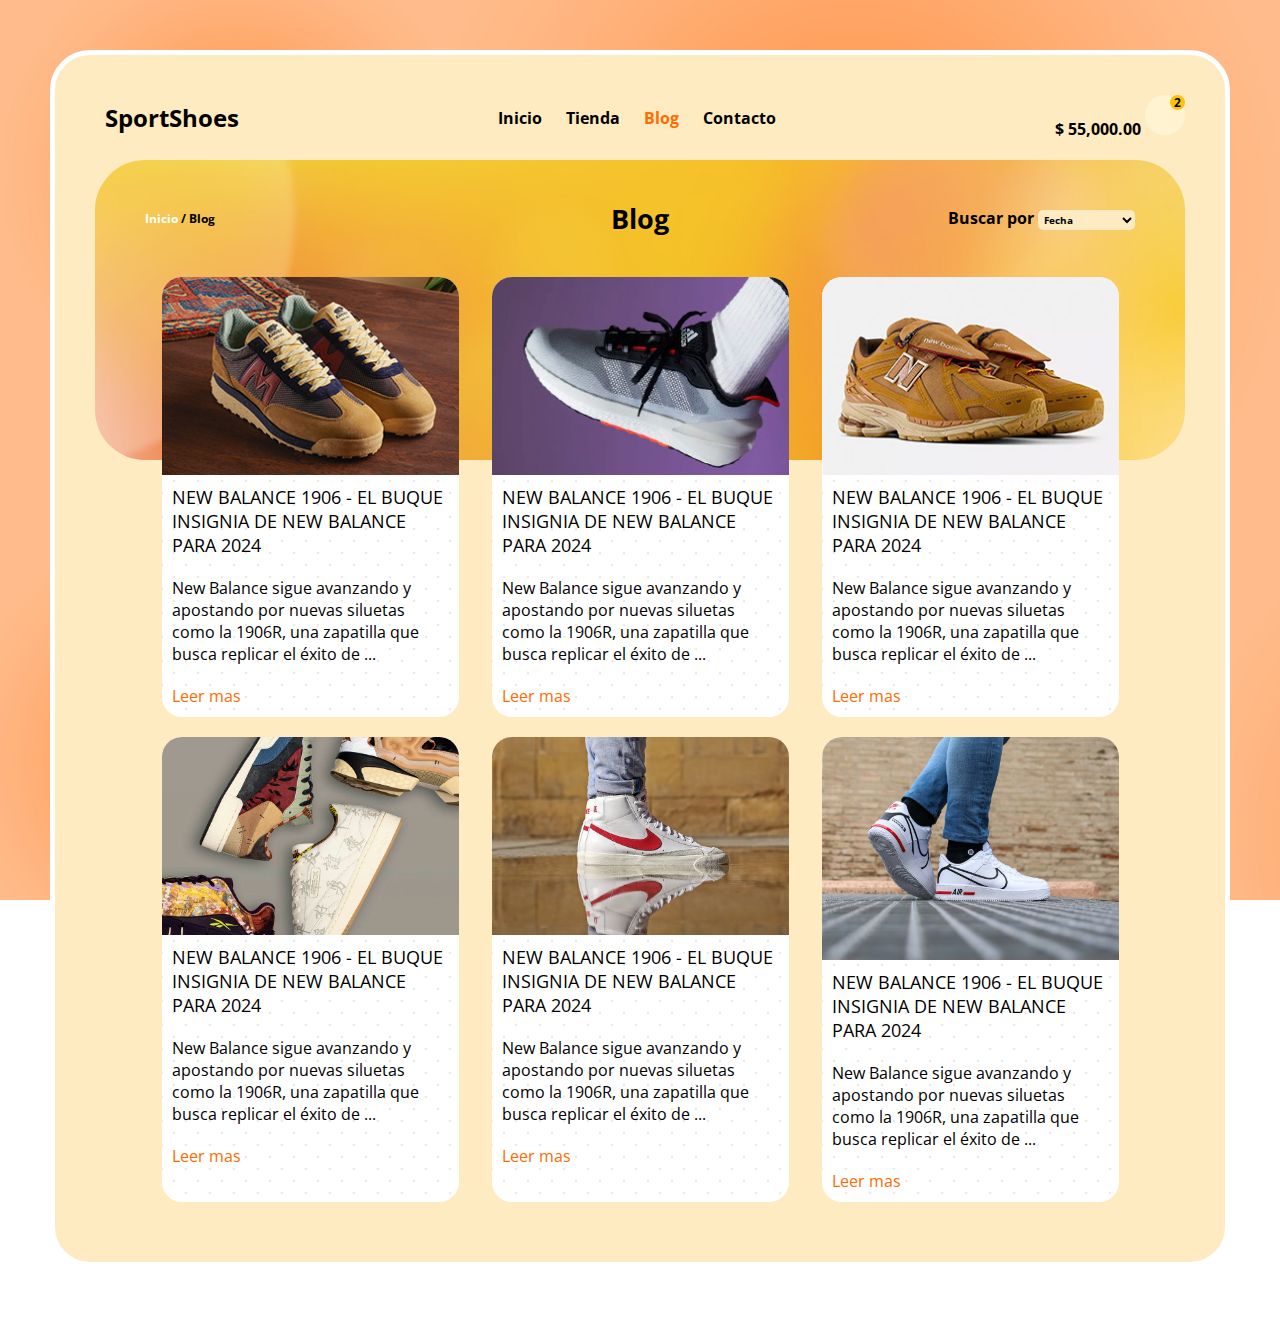
==== blog.html @ 17be70e5 "UPDATE" ====
<!DOCTYPE html>
<html lang="es">
<head>
    <meta charset="UTF-8">
    <meta name="viewport" content="width=device-width, initial-scale=1.0">
    <link rel="stylesheet" href="https://cdnjs.cloudflare.com/ajax/libs/font-awesome/6.4.2/css/all.min.css" integrity="sha512-z3gLpd7yknf1YoNbCzqRKc4qyor8gaKU1qmn+CShxbuBusANI9QpRohGBreCFkKxLhei6S9CQXFEbbKuqLg0DA==" crossorigin="anonymous" referrerpolicy="no-referrer" />
    <link rel="stylesheet" href="estilo.css">
    <title>SportShoes</title>
</head>
<body>
    <div class="contenedor">
        <header>
            <div class="logo-titulo">
                <a href="index.html">
                    <i class="fa-regular fa-circle-dot"></i>
                    <h1>SportShoes</h1>
                </a>
            </div>
            <nav id="nav">
                <a href="index.html">Inicio</a>
                <a href="tienda.html">Tienda</a>
                <a href="blog.html" class="selected">Blog</a>
                <a href="contacto.html">Contacto</a>
                <span id="close-responsive">
                    <i class="fa-solid fa-xmark"></i>
                </span>
            </nav>
            <div id="nav-responsive">
                <i class="fa-solid fa-bars"></i>
            </div>
            <div class="carrito">
                <span class="total-compra">$ 55,000.00</span>
                <a href="carrito.html">
                    <span class="icono-carrito">
                        <i class="fa-solid fa-bag-shopping"></i>
                        <div class="total-item-carrito">
                            2
                        </div>
                    </span>
                </a>
            </div>
        </header>

        <section class="contenedor-seccion">
            <div class="fondo-seccion"></div>
            <div class="header-seccion">
                <div class="col">
                    <strong><span class="link-blanco">Inicio</span> / Blog</strong>
                </div>
                <div class="centro">
                    <h2>Blog</h2>
                </div>
                <div class="col busqueda">
                    <strong>Buscar por</strong> 
                    <select name="" id="">
                        <option value="">Fecha</option>
                        <option value="">Mas leidos</option>
                        <option value="">Mas Populares</option>
                    </select>
                </div>
            </div>

            <section id="blog" class="blog">
                <div class="fila">
                    <div class="col fondo-dots">
                        <div class="contenedor-img-metadatos">
                            <img src="img/blog1.png" alt="">
                            <div class="metadatos" >
                                <span class="like">
                                    <i class="fa-solid fa-thumbs-up"></i>800</span>
                                <span class="like"><i class="fa-solid fa-eye"></i>1,200</span>
                                <span class="cart"><i class="fa-solid fa-calendar-days"></i>3/12/2024</span>
                            </div>
                        </div>
                        
                        <div class="contenido">

                            <h2>NEW BALANCE 1906 - EL BUQUE INSIGNIA DE NEW BALANCE PARA 2024</h2>
                            <p>New Balance sigue avanzando y apostando por nuevas siluetas como la 1906R, una zapatilla que busca replicar el éxito de ...</p>
                            <a href="#" class="btn-blog">Leer mas</a>
                        </div>
                        
                    </div>
                    <div class="col fondo-dots">
                        <div class="contenedor-img-metadatos">
                            <img src="img/blog2.jpeg" alt="">
                            <div class="metadatos" >
                                <span class="like">
                                    <i class="fa-solid fa-thumbs-up"></i>700</span>
                                <span class="like"><i class="fa-solid fa-eye"></i>200</span>
                                <span class="cart"><i class="fa-solid fa-calendar-days"></i>5/11/2024</span>
                            </div>
                        </div>
                        
                        <div class="contenido">

                            <h2>NEW BALANCE 1906 - EL BUQUE INSIGNIA DE NEW BALANCE PARA 2024</h2>
                            <p>New Balance sigue avanzando y apostando por nuevas siluetas como la 1906R, una zapatilla que busca replicar el éxito de ...</p>
                            <a href="#" class="btn-blog">Leer mas</a>
                        </div>
                        
                    </div>
                    <div class="col fondo-dots">
                        <div class="contenedor-img-metadatos">
                            <img src="img/blog3.jpeg" alt="">
                            <div class="metadatos" >
                                <span class="like">
                                    <i class="fa-solid fa-thumbs-up"></i>600</span>
                                <span class="like"><i class="fa-solid fa-eye"></i>800</span>
                                <span class="cart"><i class="fa-solid fa-calendar-days"></i>05/09/2024</span>
                            </div>
                        </div>
                        
                        <div class="contenido">

                            <h2>NEW BALANCE 1906 - EL BUQUE INSIGNIA DE NEW BALANCE PARA 2024</h2>
                            <p>New Balance sigue avanzando y apostando por nuevas siluetas como la 1906R, una zapatilla que busca replicar el éxito de ...</p>
                            <a href="#" class="btn-blog">Leer mas</a>
                        </div>
                        
                    </div>
                </div>
                <div class="fila">
                    <div class="col fondo-dots">
                        <div class="contenedor-img-metadatos">
                            <img src="img/blog4.png" alt="">
                            <div class="metadatos" >
                                <span class="like">
                                    <i class="fa-solid fa-thumbs-up"></i>800</span>
                                <span class="like"><i class="fa-solid fa-eye"></i>1,200</span>
                                <span class="cart"><i class="fa-solid fa-calendar-days"></i>3/12/2024</span>
                            </div>
                        </div>
                        
                        <div class="contenido">

                            <h2>NEW BALANCE 1906 - EL BUQUE INSIGNIA DE NEW BALANCE PARA 2024</h2>
                            <p>New Balance sigue avanzando y apostando por nuevas siluetas como la 1906R, una zapatilla que busca replicar el éxito de ...</p>
                            <a href="#" class="btn-blog">Leer mas</a>
                        </div>
                        
                    </div>
                    <div class="col fondo-dots">
                        <div class="contenedor-img-metadatos">
                            <img src="img/blog5.png" alt="">
                            <div class="metadatos" >
                                <span class="like">
                                    <i class="fa-solid fa-thumbs-up"></i>700</span>
                                <span class="like"><i class="fa-solid fa-eye"></i>200</span>
                                <span class="cart"><i class="fa-solid fa-calendar-days"></i>5/11/2024</span>
                            </div>
                        </div>
                        
                        <div class="contenido">

                            <h2>NEW BALANCE 1906 - EL BUQUE INSIGNIA DE NEW BALANCE PARA 2024</h2>
                            <p>New Balance sigue avanzando y apostando por nuevas siluetas como la 1906R, una zapatilla que busca replicar el éxito de ...</p>
                            <a href="#" class="btn-blog">Leer mas</a>
                        </div>
                        
                    </div>
                    <div class="col fondo-dots">
                        <div class="contenedor-img-metadatos">
                            <img src="img/blog6.png" alt="">
                            <div class="metadatos" >
                                <span class="like">
                                    <i class="fa-solid fa-thumbs-up"></i>600</span>
                                <span class="like"><i class="fa-solid fa-eye"></i>800</span>
                                <span class="cart"><i class="fa-solid fa-calendar-days"></i>05/09/2024</span>
                            </div>
                        </div>
                        
                        <div class="contenido">

                            <h2>NEW BALANCE 1906 - EL BUQUE INSIGNIA DE NEW BALANCE PARA 2024</h2>
                            <p>New Balance sigue avanzando y apostando por nuevas siluetas como la 1906R, una zapatilla que busca replicar el éxito de ...</p>
                            <a href="#" class="btn-blog">Leer mas</a>
                        </div>
                        
                    </div>
                </div>


            </section>
        </section>
    </div>

    <script src="script.js"></script>
</body>
</html>
---- estilo.css ----
@import url('https://fonts.googleapis.com/css2?family=Open+Sans:ital,wght@0,300;0,400;0,500;0,600;0,700;0,800;1,300;1,400;1,500;1,600;1,700;1,800&display=swap');
@import url('https://fonts.googleapis.com/css2?family=DM+Serif+Display&display=swap');
*{
    margin: 0;
    padding: 0;
    box-sizing: border-box;
    font-family: 'Open Sans';
}
body{
    background: url("img/fondo.jpg");
    background-size: cover;
    background-attachment: fixed;
    padding: 50px;
}
.contenedor{
    background-color: #ffebc1;
    max-width: 1200px;
    margin: auto;
    padding: 40px;
    border-radius: 40px;
    border: 5px solid #fff;
}
/* Enabezado Principal */
.contenedor header{
    display: flex;
    justify-content:space-between;
    align-items: center;
}
.contenedor header .logo-titulo a{
    text-decoration: none;
    color: #000;
    display: flex;
    align-items: center;
}
.contenedor header .logo-titulo i{
    background-color: #fff3d2;
    font-size: 20px;
    margin-right: 10px;
}
.contenedor header .logo-titulo h1{
    font-size: 24px;
}
.contenedor header nav a{
    text-decoration: none;
    color: #000;
    font-weight: bold;
    padding: 0 10px;
}
.contenedor header nav a:hover{
    color: #ff6b01;
}
.contenedor header nav .selected{
    color: #ff6b01;
}
.contenedor header .carrito{
    font-weight: bold;
    text-align: right;
    width: 150px;
}
.contenedor header .carrito a{
    text-decoration: none;
    color: #000;
}
.contenedor header .carrito .icono-carrito{
    display: inline-block;
    background-color: #fff3d2;
    width: 40px;
    height: 40px;
    border-radius: 50%;
    font-size: 12px;
    text-align: center;
    line-height: 40px;
    position: relative;
}
.contenedor header .carrito .icono-carrito:hover{
    background-color:#fdc20c;
}
.contenedor header .carrito .total-item-carrito{
    position: absolute;
    background-color:#fdc20c;
    width: 15px;
    height: 15px;
    border-radius: 50%;
    top: 0;
    right: 0;
    line-height: 15px;
}

.contenedor-seccion{
    position: relative;
}
.contenedor-seccion .fondo-seccion{
    position: absolute;
    top: 0;
    left: 0;
    background: url(img/fondo-shoes.jpg);
    background-size: cover;
    width: 100%;
    height: 300px;
    border-radius: 50px;
}

/* Sección Inicio */
.contenedor-seccion .inicio{
    position: relative;
    display: flex;
    align-items: center;
    justify-content: space-around;
    height: 300px;
    text-align: center;
    margin-top: 20px;
    margin-bottom: 30px;
}
.contenedor-seccion .inicio .col{
    width: 50%;
}
.contenedor-seccion .inicio .col .titulo-inicio{
   line-height: 40px;
   font-size: 30px;
   color: #444;
   margin-bottom: 15px;
}
.contenedor-seccion .inicio .col .buscador{
    width: 80%;
    margin: auto;
    background-color: #fff;
    display: flex;
    align-items: center;
    border-radius: 30px;
    overflow: hidden;
}
.contenedor-seccion .inicio .col .buscador input{
    width: 100%;
    border: none;
    display: inline-block;
    padding: 10px;
    outline: none;
 }
 .contenedor-seccion .inicio .col .buscador span{
    width: 50px;
    height: 40px;
    line-height: 40px;
    cursor: pointer;
    cursor: pointer;
 }
 .contenedor-seccion .inicio .col .buscador span i{
    padding-right: 10px;
 }
 .contenedor-seccion .inicio .col .buscador span:hover{
    background-color:#ccc;
 }

.contenedor-seccion .inicio .col .contenedor-img{
    width: 220px;
    height: 220px;
    margin: auto;
    background:rgba(255,255,255,.7);
    border-radius: 50%;
}
.contenedor-seccion .inicio .col .contenedor-img img{
    width: 120%;
}


/* Encabezado Sección */
.header-seccion{
    position: relative;
    font-size: 12px;
    display: flex;
    justify-content: space-between;
    align-items: center;
    margin-top: 20px;
    padding: 40px 50px;
}

.header-seccion .col{
    width: 30%;
}
.header-seccion .link-blanco{
    color: #fff;
}

.header-seccion .busqueda{
    text-align: right;
    font-size: 16px;
}
.header-seccion .busqueda a{
    display: inline-block;
    width: 30px;
    height: 30px;
    border-radius: 50%;
    line-height: 30px;
    color: #000;
    text-decoration: none;
    margin-left: 15px;
    text-align: center;
    transition: .3s;
}
.header-seccion .busqueda a:hover{
    background-color: #fdc10e;
}
.header-seccion .busqueda select{
    font-size: 10px;
    background-color: #ffebc1;
    border: none;
    padding: 2px;
    font-weight: bold;
    border-radius: 5px;
}
.header-seccion .centro{
    font-size: 18px;
}
/* ****************** */
/* Sección Productos */
/* ****************** */
.productos .fila{
    display: flex;
    justify-content: space-evenly;
    margin-bottom: 30px;
}
.productos .fila .col{
    width: 240px;
    padding: 20px;
    border-radius: 30px;
    position: relative;
}

.productos .fila .col .like,
.productos .fila .col .cart{
    width: 30px;
    height: 30px;
    border-radius: 50%;
    border: 1px solid #ccc;
    text-align: center;
    cursor: pointer;
    line-height: 30px;
    font-size: 12px;
    transition: .3s;
}
.productos .fila .col .like:hover,
.productos .fila .col .cart:hover{
    background-color: #fdc20c;
}
  
/* ...or add this class to an element */
.fondo-dots {
    background-image: 
        radial-gradient(rgb(226, 226, 226) 2%, transparent 10%),
        radial-gradient(rgb(232, 227, 227) 2%, transparent 10%);
    background-position: 0px 0px, 12px 12px;
    background-size: 24px 24px;
    background-color: rgb(255, 255, 255);
}
.productos .fila .col img{
    display: block;
    width: 80%;
    margin: auto;
    position: relative;
    padding-top: 30px;
    padding-bottom: 20px;
    transition: .3s;
}
.productos .fila .col .contenido{
    cursor: pointer;
}
.productos .fila .col .contenido:hover img{
    transform: rotate(35deg);
}
.productos .fila .col a{
    text-decoration: none;
}
.productos .fila .col h2{
    font-size: 14px;
    text-align: center;
    color: #4f3cc9;
}
.productos .fila .col .orange{
    background-color: #ff6b01;
}
.productos .fila .col .blue{
    background-color: #45409c;
}
.productos .fila .col .green{
    background-color: #01af67;
}
.productos .fila .col .fondo{
    width: 90%;
    height: 100px;
    border-radius: 20px;
    margin-top: 20px;
    display: flex;
    align-items: center;
    justify-content: center;
    overflow: hidden;
    position: absolute;
    left: 13px;
    transition: .3s;
}
.productos .fila .col .contenido:hover .fondo{
    margin-top: 40px;
}
.productos .fila .circulo{
    width: 120px;
    height: 120px;
    background-color: #fdc20c;
    border: 3px solid #ffebc1;
    border-radius: 50%;
}

/* ****************** */
/* DETALLER PRODUCTO */
/* ****************** */
.detalle-producto {
    position: relative;
    padding: 0 50px;
}
.detalle-producto .fila{
    padding: 50px 40px;
    background:#ffebc1;
    border-radius: 40px;
    display: flex;
    box-shadow: inset 0 0 20px 10px rgba(255,255,255,.4), 0px 0 10px 0 #000;
}
.detalle-producto .fila .izquierda,
.detalle-producto .fila .derecha
{
    width: 30%;
    display: flex;
    flex-direction: column;
    justify-content: center;
}
.detalle-producto .fila .col .img-producto img{
    width: 100%;
}

.detalle-producto .fila .centro{
    width: 40%;
}
.detalle-producto .fila .izquierda h3{
    color: #45409c;
    margin-bottom: 20px;
}
.detalle-producto .fila .izquierda p{
    font-size: 12px;
    color: #444;
    margin-bottom: 20px;
}

.detalle-producto .fila .izquierda  img{
    display: inline-block;
    width: 50px;
    height: 50px;
    border: 1px solid #dcdcdc;
    border-radius: 10px;
    background-color: #fff1d9;
    cursor: pointer;
}
.detalle-producto .fila .izquierda  .mini-selected{
    background-color: #fdc10e;
}
.detalle-producto .fila .centro .img-producto{
    margin: auto;
    width: 280px;
    height: 280px;
    border: 1px solid #e9b18b;
    box-shadow: inset 0 0 20px 10px rgba(255,255,255,.4);
    border-radius: 50%;
    display: flex;
    flex-direction: column;
    justify-content: center;
    align-items: center;
}
.detalle-producto .fila .centro .img-producto img{
    width: 80%;
    margin-bottom: 10px;
}
.detalle-producto .fila .centro .img-producto .precio-producto{
    color: #45409c;
    font-size: 18px;
}
.detalle-producto .fila .derecha{
    font-weight: bold;
    font-size: 13px;
}
.detalle-producto .fila .derecha .info-detalle{
    margin: 8px 0;
}
.detalle-producto .fila .derecha .info-detalle i{
    color: #fdc20c;
}
.detalle-producto .fila .derecha .info-detalle  input[type=radio]{
    appearance: none;
    width: 15px;
    height: 15px;
    border-radius: 50%;
    padding: 5px;
    margin: 0 5px;
}
.detalle-producto .fila .derecha .info-detalle  input[type=radio]:checked{
    border: 3px solid black;
}
.detalle-producto .fila .derecha .info-detalle .color1{
    background-color: #4b5270;
}
.detalle-producto .fila .derecha .info-detalle .color2{
    background-color: #8adb93;
}
.detalle-producto .fila .derecha .info-detalle .color3{
    background-color: #b55c30;
}
.detalle-producto .fila .derecha .info-detalle .color4{
    background-color: #cad65c;
}
.detalle-producto .fila .derecha .info-detalle button{
    background-color: #fff0ce;
    border: none;
    border: 1px solid #dcdcdc;
    border-radius: 5px;
    padding: 5px 12px;
    font-size: 10px;
    font-weight: bold;
    margin: 0 3px;
    cursor: pointer;
}
.detalle-producto .fila .derecha .info-detalle  .size-selected{
    background-color: #fdc20c;
}
.detalle-producto .fila .derecha .btn-agregar-carrito{
    width: auto;
    background-color: #000;
    color: #fdc20c;
    border: none;
    padding: 10px;
    width: fit-content;
    border-radius: 10px;
    margin-top: 20px;
    cursor: pointer;
}
.subtitulo-seccion{
    color: #000;
    margin: 30px 0;
    text-align: center;
    
}
/* ****************** */
/* SECCION BLOG */
/* ****************** */
.blog {
    position: relative;
    padding: 0 50px;
}
.blog .fila{
    /* background:#ffebc1; */
    /* border-radius: 40px; */
    display: flex;
    justify-content: space-around;
    /* box-shadow: inset 0 0 20px 10px rgba(255,255,255,.4), 0px 0 10px 0 #000; */
    margin-bottom: 20px;
}
.blog .fila .col{
    width: 30%;
    border-radius: 20px;
    overflow: hidden;
}
.blog .fila .col .contenedor-img-metadatos{
    position: relative;
}
.blog .fila .col .contenedor-img-metadatos img{
    display: block;
    width: 100%;
}
.blog .fila .col .contenedor-img-metadatos .metadatos{
    position: absolute;
    top: 0;
    width: 100%;
    text-align: center;
    background: rgba(0,0,0,.6);
    color: #fff;
    height: 100%;
    display: flex;
    flex-direction: column;
    justify-content: center;
    scale: 0.5;
    opacity: 0;
    transition: .3s;
}
.blog .fila .col .contenedor-img-metadatos:hover .metadatos{
    scale: 1;
    opacity: 1;
}
.blog .fila .col .contenedor-img-metadatos .metadatos span{
    display: block;
    margin: 5px 0;
    font-size: 20px;
}
.blog .fila .col .contenedor-img-metadatos .metadatos span i{
    margin-right: 10px;
}
.blog .fila .col .contenido{
   padding: 10px;
}
.blog .fila .col .contenido header{
    margin: 10px 0;
}
.blog .fila .col .contenido h2{
   font-weight: normal;
   margin-bottom: 20px;
   font-size: 18px;
 }

 .blog .fila .col .contenido p{
   margin-bottom: 20px;
}
.blog .fila .col .contenido a{
   text-decoration: none;
   color: #ff6b01;
}
.blog .fila .col .contenido a:hover{
    text-decoration: underline;
}

/* ****************** */
/* CONTACTO */
/* ****************** */
.contacto {
    position: relative;
    padding: 0 50px;
}
.contacto .fila{
    padding: 50px 40px;
    background:#ffebc1;
    border-radius: 40px;
    display: flex;
    justify-content: space-between;
    box-shadow: inset 0 0 20px 10px rgba(255,255,255,.4), 0px 0 10px 0 #000;
}
.contacto .fila .col{
        width: 50%;
}
.contacto .fila .col input,
.contacto .fila .col textarea
{
    display: block;
    width: 100%;
    padding: 10px;
    margin-bottom: 20px;
    background-color: transparent;
    border: 1px solid #4b5270;
    border-radius: 20px;
    background-color: #fff;
}
.contacto .fila .derecha{
    position: relative;
}
.contacto .fila .derecha h2{
    color: #444;
    font-size: 60px;
    text-align: center;
    font-family: "DM Serif Display";
}
.contacto .fila .derecha img{
    top: 100px;
    right: -100px;
    max-width: 300px;
    position: absolute;
}
.contacto .fila .col .btn-contacto{
    width: auto;
    background-color: #000;
    color: #fdc20c;
    border: none;
    padding: 10px;
    width: fit-content;
    border-radius: 10px;
    margin-top: 20px;
    cursor: pointer;
}
/* ****************** */
/* CARRITO */
/* ****************** */
.mi-carrito {
    position: relative;
    padding: 0 50px;
    
}
.mi-carrito .productos-carrito{
    padding: 50px 40px;
    background:#ffebc1;
    border-radius: 40px;
    box-shadow: inset 0 0 20px 10px rgba(255,255,255,.4), 0px 0 10px 0 #000;
    font-size: 12px;
}
.mi-carrito .productos-carrito .fila{
    display: flex;
    border-bottom: 1px solid #444;
    justify-content: start;
    padding: 10px 0;
    width: 100%;
}
.mi-carrito .productos-carrito .fila .col{
    display: flex;
    align-items: center;
}
.mi-carrito .productos-carrito .fila .descripcion{
    width: 40%;
    font-size: 14px;
}
.mi-carrito .productos-carrito .fila .descripcion img{
    width: 80px;
    display: inline-block;
    margin-right: 10px;
}

.mi-carrito .productos-carrito .fila .talle{
    width: 10%;
}
.mi-carrito .productos-carrito .fila .talle span{
    width: 30px;
    height: 30px;
    text-align: center;
    line-height: 30px;
    font-weight: bold;
}

.mi-carrito .productos-carrito .fila .color{
    width: 10%;
}
.mi-carrito .productos-carrito .fila .color span{
    width: 20px;
    height: 20px;
    border-radius: 50%;
}
.mi-carrito .productos-carrito .fila .c1 span{
    background-color: #4b5270;
}
.mi-carrito .productos-carrito .fila .c2 span{
    background-color:#01af67;
}
.mi-carrito .productos-carrito .fila .cantidad{
    width: 15%;
}
.mi-carrito .productos-carrito .fila .cantidad button{
    display: block;
    font-size: 20px;
    width: 30px;
    height: 30px;
    border-radius: 50%;
    text-align: center;
    line-height: 30px;
    cursor: pointer;
    background: transparent;
    border: none;
    font-weight: bold;
    color: #4b5270;
}
.mi-carrito .productos-carrito .fila .cantidad button:hover{
    background-color:#fdc10e;
}
.mi-carrito .productos-carrito .fila .cantidad .total-cantidad{
    width: 30px;
    text-align: center;
    font-size: 21px;
    font-weight: bold;
}
.mi-carrito .productos-carrito .fila .eliminar{
    width: 10%;
}
.mi-carrito .productos-carrito .fila .eliminar span{
   display: block;
   font-size: 20px;
   width: 30px;
   height: 30px;
   border-radius: 50%;
   text-align: center;
   line-height: 30px;
   cursor: pointer;
}
.mi-carrito .productos-carrito .fila .eliminar span:hover{
    background-color: #fdc10e;
}
.mi-carrito .productos-carrito .fila .precio{
    width: 15%;
}
.mi-carrito .productos-carrito .fila .precio span{
    font-size: 20px;
    font-weight: bold;
}
.mi-carrito .productos-carrito .finalizar-compra{
    padding: 20px;
    text-align: center;
}
.mi-carrito .productos-carrito .finalizar-compra .monto{
    font-size: 30px;
    font-weight: bold;
    margin: 10px 0;
}
.mi-carrito .productos-carrito .finalizar-compra .monto{
    font-size: 30px;
    font-weight: bold;
    margin: 10px 0;
}
.mi-carrito .productos-carrito .finalizar-compra .btn-pagar{
    width: auto;
    background-color: #000;
    color: #fdc20c;
    border: none;
    padding: 10px;
    width: fit-content;
    border-radius: 10px;
    cursor: pointer;
}
#nav-responsive{
    font-size: 18px;
    display: none;
    
}
#close-responsive{
    display: none;
}

/* SECCIÓN RESPONSIVE */
@media screen and (max-width:950px) {
    body{
        padding: 20px;
    }
    .contenedor{
        padding: 20px;
    }
    /* sección del menú */
    nav{
        display: none
    }
    #nav-responsive{
        display: block;
    }
    nav.menu-responsive{
        display: flex;
        flex-direction: column;
        justify-content: center;
        position: absolute;
        top: 0;
        left: 0;
        width: 100%;
        height: 100%;
        background-color:#e9b18b;
        z-index: 100;
    }
    nav.menu-responsive a{
        color: #fff !important;
        display: block;
        text-align: center;
        font-size: 45px;
        margin: 15px 0;
    }
    #close-responsive{
        display: block;
        line-height: 40px;
        color: #fff;
        font-size: 30px;
        text-align: center;
    }
    #close-responsive i{
        width: 40px;
        height: 40px;
        border: 2px solid #fff;
        border-radius: 50%;
        line-height: 38px;
    }

    /*  sección inicio*/
    .contenedor-seccion .inicio .derecha{
        display: none;
    }
    .contenedor-seccion .inicio .col{
        width: 90%;
    }

    /*  sección productos*/
    .productos .fila{
        display: block;
    }
    .productos .fila .col{
        width: 90%;
        margin: auto;
        margin-bottom: 20px;
    }

    /* sección cabecera del inicio*/
    .contenedor-seccion .header-seccion h2{
        font-size: 18px;
        text-align: center;
    }
    .contenedor-seccion .header-seccion .busqueda strong{
        display: none;
    }

    /* sección blog */
    .blog .fila{
        display: block;
    }
    .blog .fila .col{
        width: 90%;
        margin: auto;
        margin-bottom: 20px;
    }

    /* sección contacto */
    .contacto .fila .derecha{
        display: none;
    }
    .contacto .fila .col{
        width: 100%;
    }

    /* sección detalle producto */
    .detalle-producto .fila{
        display: block;
    }
    .detalle-producto .fila .col{
        width: 100%;
        text-align: center;
    }
}

/* sección proucto */
@media screen and (max-width:1080px) {
    .detalle-producto .fila .centro .img-producto{
        width: 220px;
        height: 220px;
    }
}

/* sección carrito */
@media screen and (max-width:800px) {
    .mi-carrito{
        padding: 15px;
    }
    .mi-carrito .productos-carrito{
        padding: 50px 10px;
    }
    .mi-carrito .productos-carrito .fila{
        justify-content: space-between;
    }
    .mi-carrito .productos-carrito .fila  .descripcion{
        width: 30%;
        display: block;
    }
    .mi-carrito .productos-carrito .fila  .descripcion img{
       display: block;
    }
    .mi-carrito .productos-carrito .fila .precio span{
        font-size: 16px;
    }
}
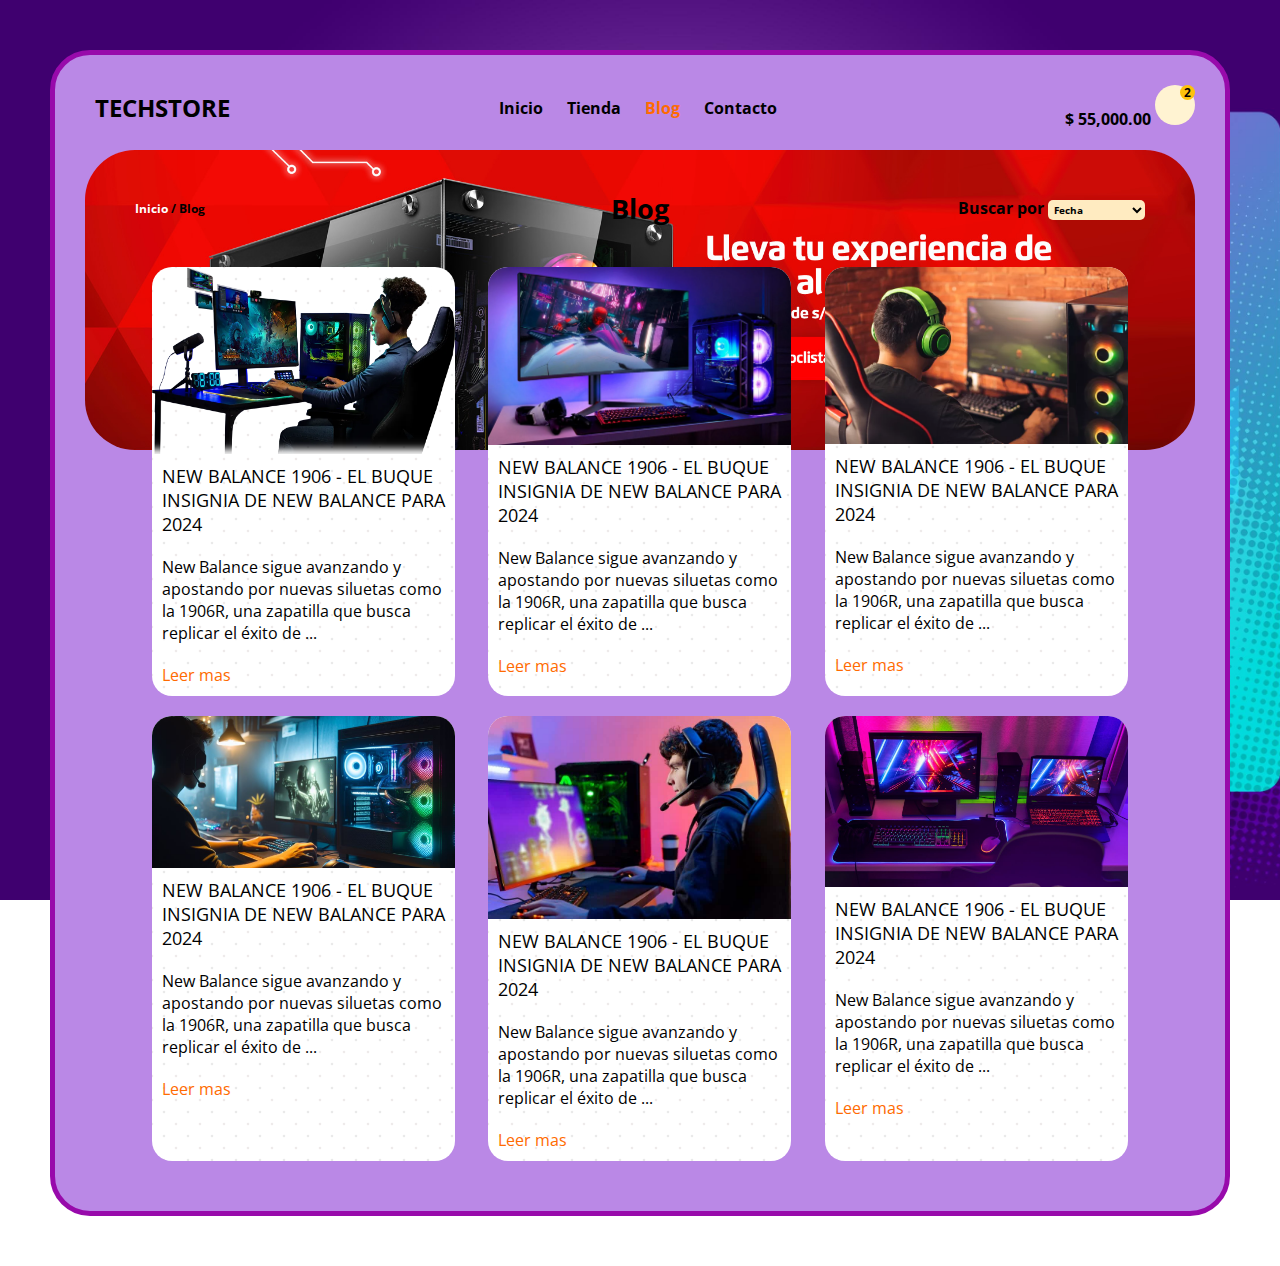
==== commit 4a586177: "UPDATE" ====
--- a/blog.html
+++ b/blog.html
@@ -5,7 +5,7 @@
     <meta name="viewport" content="width=device-width, initial-scale=1.0">
     <link rel="stylesheet" href="https://cdnjs.cloudflare.com/ajax/libs/font-awesome/6.4.2/css/all.min.css" integrity="sha512-z3gLpd7yknf1YoNbCzqRKc4qyor8gaKU1qmn+CShxbuBusANI9QpRohGBreCFkKxLhei6S9CQXFEbbKuqLg0DA==" crossorigin="anonymous" referrerpolicy="no-referrer" />
     <link rel="stylesheet" href="estilo.css">
-    <title>SportShoes</title>
+    <title>TECHSTORE</title>
 </head>
 <body>
     <div class="contenedor">
@@ -13,7 +13,7 @@
             <div class="logo-titulo">
                 <a href="index.html">
                     <i class="fa-regular fa-circle-dot"></i>
-                    <h1>SportShoes</h1>
+                    <h1>TECHSTORE</h1>
                 </a>
             </div>
             <nav id="nav">
--- a/estilo.css
+++ b/estilo.css
@@ -13,12 +13,12 @@
     padding: 50px;
 }
 .contenedor{
-    background-color: #ffebc1;
-    max-width: 1200px;
+    background-color: #ba88e6;
+    max-width: 1800px;
     margin: auto;
-    padding: 40px;
+    padding: 30px;
     border-radius: 40px;
-    border: 5px solid #fff;
+    border: 5px solid #980aab;
 }
 /* Enabezado Principal */
 .contenedor header{
@@ -117,7 +117,7 @@
 .contenedor-seccion .inicio .col .titulo-inicio{
    line-height: 40px;
    font-size: 30px;
-   color: #444;
+   color: #efecec;
    margin-bottom: 15px;
 }
 .contenedor-seccion .inicio .col .buscador{
